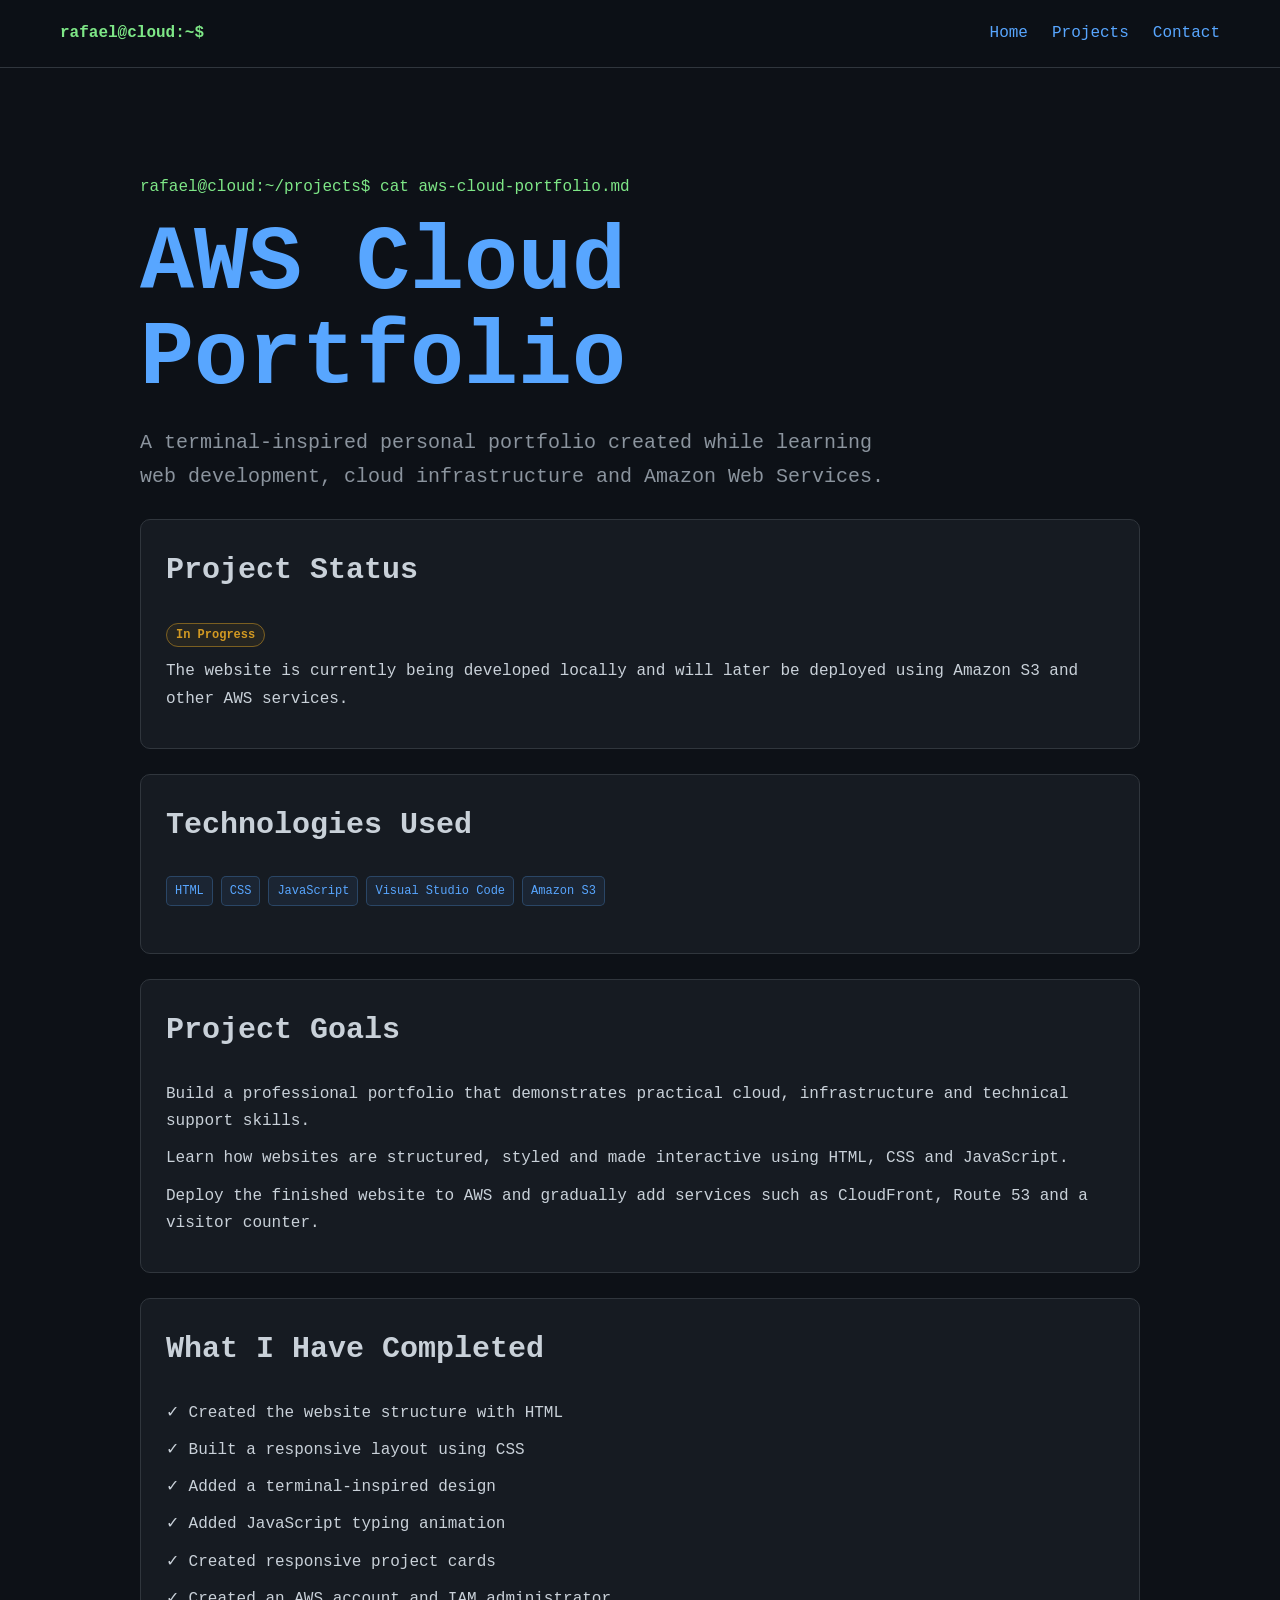
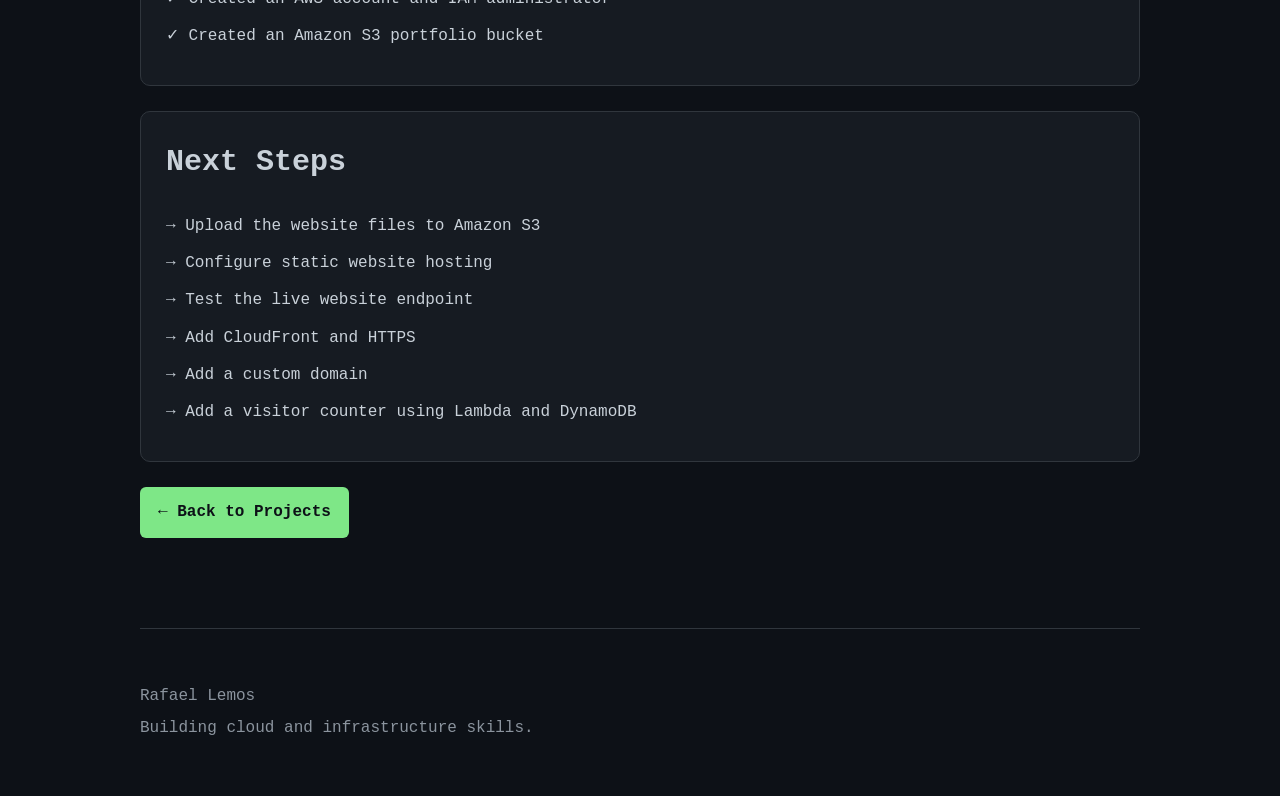
==== projects/aws-portfolio.html @ ac923e9c "Initial cloud portfolio" ====
<!DOCTYPE html>
<html lang="en">

<head>
    <meta charset="UTF-8">

    <meta name="viewport" content="width=device-width, initial-scale=1.0">

    <title>AWS Cloud Portfolio | Rafael Lemos</title>

    <link rel="icon" type="image/x-icon" href="../favicon.ico">
    <link rel="icon" type="image/png" sizes="32x32" href="../favicon-32x32.png">
    <link rel="icon" type="image/png" sizes="16x16" href="../favicon-16x16.png">
    <link rel="apple-touch-icon" sizes="180x180" href="../apple-touch-icon.png">
    <link rel="manifest" href="../site.webmanifest">

    <link rel="stylesheet" href="../style.css">
</head>

<body>

    <header class="site-header">
        <p class="logo">rafael@cloud:~$</p>

        <nav>
            <a href="../index.html">Home</a>
            <a href="../index.html#projects">Projects</a>
            <a href="../index.html#contact">Contact</a>
        </nav>
    </header>

    <main>

        <section class="project-page">

            <p class="terminal-command">
                rafael@cloud:~/projects$ cat aws-cloud-portfolio.md
            </p>

            <h1>AWS Cloud Portfolio</h1>

            <p class="hero-text">
                A terminal-inspired personal portfolio created while learning
                web development, cloud infrastructure and Amazon Web Services.
            </p>

            <div class="journey-box">
                <h2>Project Status</h2>

                <p>
                    <span class="status-badge status-progress">
                        In Progress
                    </span>
                </p>

                <p>
                    The website is currently being developed locally and will
                    later be deployed using Amazon S3 and other AWS services.
                </p>
            </div>

            <div class="journey-box">
                <h2>Technologies Used</h2>

                <div class="tech-list">
                    <span>HTML</span>
                    <span>CSS</span>
                    <span>JavaScript</span>
                    <span>Visual Studio Code</span>
                    <span>Amazon S3</span>
                </div>
            </div>

            <div class="journey-box">
                <h2>Project Goals</h2>

                <p>
                    Build a professional portfolio that demonstrates practical
                    cloud, infrastructure and technical support skills.
                </p>

                <p>
                    Learn how websites are structured, styled and made
                    interactive using HTML, CSS and JavaScript.
                </p>

                <p>
                    Deploy the finished website to AWS and gradually add
                    services such as CloudFront, Route 53 and a visitor counter.
                </p>
            </div>

            <div class="journey-box">
                <h2>What I Have Completed</h2>

                <p>✓ Created the website structure with HTML</p>
                <p>✓ Built a responsive layout using CSS</p>
                <p>✓ Added a terminal-inspired design</p>
                <p>✓ Added JavaScript typing animation</p>
                <p>✓ Created responsive project cards</p>
                <p>✓ Created an AWS account and IAM administrator</p>
                <p>✓ Created an Amazon S3 portfolio bucket</p>
            </div>

            <div class="journey-box">
                <h2>Next Steps</h2>

                <p>→ Upload the website files to Amazon S3</p>
                <p>→ Configure static website hosting</p>
                <p>→ Test the live website endpoint</p>
                <p>→ Add CloudFront and HTTPS</p>
                <p>→ Add a custom domain</p>
                <p>→ Add a visitor counter using Lambda and DynamoDB</p>
            </div>

            <div class="hero-buttons">
                <a class="primary-button" href="../index.html#projects">
                    ← Back to Projects
                </a>
            </div>

        </section>

    </main>

    <footer>
        <p>Rafael Lemos</p>
        <p>Building cloud and infrastructure skills.</p>
    </footer>

</body>

</html>
---- style.css ----
:root {
    --background: #0d1117;
    --surface: #161b22;
    --surface-light: #21262d;
    --text: #c9d1d9;
    --muted: #8b949e;
    --blue: #58a6ff;
    --green: #7ee787;
    --yellow: #d29922;
    --red: #ff7b72;
    --border: #30363d;
}

* {
    box-sizing: border-box;
}

html {
    scroll-behavior: smooth;
}

body {
    margin: 0;
    background-color: var(--background);
    color: var(--text);
    font-family: Consolas, "Courier New", monospace;
    line-height: 1.7;
}

a {
    color: var(--blue);
    text-decoration: none;
}

a:hover {
    text-decoration: underline;
}

/* Header and navigation */

.site-header {
    position: sticky;
    top: 0;
    z-index: 10;
    display: flex;
    justify-content: space-between;
    align-items: center;
    gap: 30px;
    padding: 20px 60px;
    background-color: rgba(13, 17, 23, 0.95);
    border-bottom: 1px solid var(--border);
    backdrop-filter: blur(10px);
}

.logo {
    margin: 0;
    color: var(--green);
    font-weight: bold;
}

nav {
    display: flex;
    flex-wrap: wrap;
    gap: 24px;
}

/* Main page layout */

main,
footer {
    width: min(1000px, calc(100% - 40px));
    margin: 0 auto;
}

section {
    padding: 90px 0;
    border-bottom: 1px solid var(--border);
}

.hero {
    min-height: auto;
    display: flex;
    flex-direction: column;
    justify-content: center;
    padding: 80px 0;
}

/* Typography */

.terminal-command {
    color: var(--green);
}

h1 {
    margin: 10px 0;
    color: var(--blue);
    font-size: clamp(50px, 9vw, 90px);
    line-height: 1.05;
}

h2 {
    margin-top: 0;
    font-size: 30px;
}

h3 {
    margin-top: 0;
}

.hero-text {
    max-width: 750px;
    color: var(--muted);
    font-size: 20px;
}

/* Buttons */

.hero-buttons {
    display: flex;
    flex-wrap: wrap;
    gap: 15px;
    margin-top: 25px;
}

.primary-button,
.secondary-button {
    display: inline-block;
    padding: 12px 18px;
    border-radius: 6px;
    font-weight: bold;
}

.primary-button,
.secondary-button,
.project-card,
.skill-list span {
    transition:
        transform 0.2s ease,
        border-color 0.2s ease,
        background-color 0.2s ease,
        box-shadow 0.2s ease;
}

.primary-button {
    background-color: var(--green);
    color: var(--background);
}

.primary-button:hover {
    transform: translateY(-2px);
    text-decoration: none;
    box-shadow: 0 8px 22px rgba(126, 231, 135, 0.18);
}

.secondary-button {
    color: var(--blue);
    border: 1px solid var(--blue);
}

.secondary-button:hover {
    transform: translateY(-2px);
    background-color: rgba(88, 166, 255, 0.08);
    text-decoration: none;
}

/* Skill tags */

.skill-list {
    display: flex;
    flex-wrap: wrap;
    gap: 12px;
}

.skill-list span {
    padding: 8px 12px;
    background-color: var(--surface);
    border: 1px solid var(--border);
    border-radius: 6px;
}

.skill-list span:hover {
    transform: translateY(-2px);
    border-color: var(--green);
}

/* Project cards */

.project-grid {
    display: grid;
    grid-template-columns: repeat(3, 1fr);
    gap: 20px;
}

.project-card {
    display: flex;
    flex-direction: column;
    padding: 24px;
    background-color: var(--surface);
    border: 1px solid var(--border);
    border-radius: 10px;
}

.project-card:hover {
    transform: translateY(-4px);
    border-color: var(--blue);
    box-shadow: 0 12px 30px rgba(0, 0, 0, 0.25);
}

.project-card-header {
    display: flex;
    justify-content: space-between;
    align-items: center;
    gap: 16px;
    margin-bottom: 20px;
}

.project-icon {
    margin: 0;
    color: var(--blue);
    font-size: 28px;
    line-height: 1;
}

.status-badge {
    padding: 4px 9px;
    border: 1px solid var(--border);
    border-radius: 999px;
    font-size: 12px;
    font-weight: bold;
}

.status-progress {
    color: var(--yellow);
    border-color: rgba(210, 153, 34, 0.5);
    background-color: rgba(210, 153, 34, 0.08);
}

.status-complete {
    color: var(--green);
    border-color: rgba(126, 231, 135, 0.5);
    background-color: rgba(126, 231, 135, 0.08);
}

.project-description {
    flex-grow: 1;
    color: var(--muted);
}

.tech-list {
    display: flex;
    flex-wrap: wrap;
    gap: 8px;
    margin: 18px 0 22px;
}

.tech-list span {
    padding: 4px 8px;
    color: var(--blue);
    background-color: rgba(88, 166, 255, 0.08);
    border: 1px solid rgba(88, 166, 255, 0.25);
    border-radius: 5px;
    font-size: 12px;
}

.project-link {
    margin: auto 0 0;
    color: var(--blue);
    font-weight: bold;
}

.disabled-link {
    color: var(--muted);
}

/* Learning journey */

.journey-box {
    background-color: var(--surface);
    border: 1px solid var(--border);
    border-radius: 10px;
    padding: 25px;
    margin-top: 25px;
}

.journey-box p {
    margin: 10px 0;
}

.journey-box hr {
    border: none;
    border-top: 1px solid var(--border);
    margin: 20px 0;
}

/* Typing cursor */

.cursor {
    color: var(--green);
    animation: blink 1s infinite;
}

@keyframes blink {
    0%,
    50% {
        opacity: 1;
    }

    51%,
    100% {
        opacity: 0;
    }
}

/* Terminal hero */

.terminal-window {
    overflow: hidden;
    width: 100%;
    background-color: rgba(22, 27, 34, 0.92);
    border: 1px solid var(--border);
    border-radius: 14px;
    box-shadow: 0 20px 60px rgba(0, 0, 0, 0.35);
}

.terminal-bar {
    display: flex;
    align-items: center;
    gap: 9px;
    padding: 12px 18px;
    background-color: var(--surface-light);
    border-bottom: 1px solid var(--border);
}

.terminal-bar p {
    margin: 0 0 0 10px;
    color: var(--muted);
    font-size: 14px;
}

.terminal-dot {
    width: 12px;
    height: 12px;
    border-radius: 50%;
    background-color: var(--muted);
}

.terminal-dot:nth-child(1) {
    background-color: var(--red);
}

.terminal-dot:nth-child(2) {
    background-color: var(--yellow);
}

.terminal-dot:nth-child(3) {
    background-color: var(--green);
}

.terminal-content {
    padding: 55px;
}

.current-focus {
    margin-top: 28px;
    color: var(--text);
}

.current-focus p {
    margin: 7px 0;
}

.current-focus span {
    color: var(--green);
}

/* Footer */

footer {
    padding: 50px 0;
    color: var(--muted);
}

footer p {
    margin: 4px 0;
}

/* Responsive design */

@media (max-width: 750px) {
    .site-header {
        align-items: flex-start;
        flex-direction: column;
        padding: 20px;
    }

    nav {
        gap: 14px;
    }

    section {
        padding: 60px 0;
    }

    h1 {
        font-size: clamp(42px, 14vw, 64px);
    }

    .project-grid {
        grid-template-columns: 1fr;
    }

    .terminal-content {
        padding: 30px 22px;
    }

    .terminal-bar p {
        display: none;
    }
}
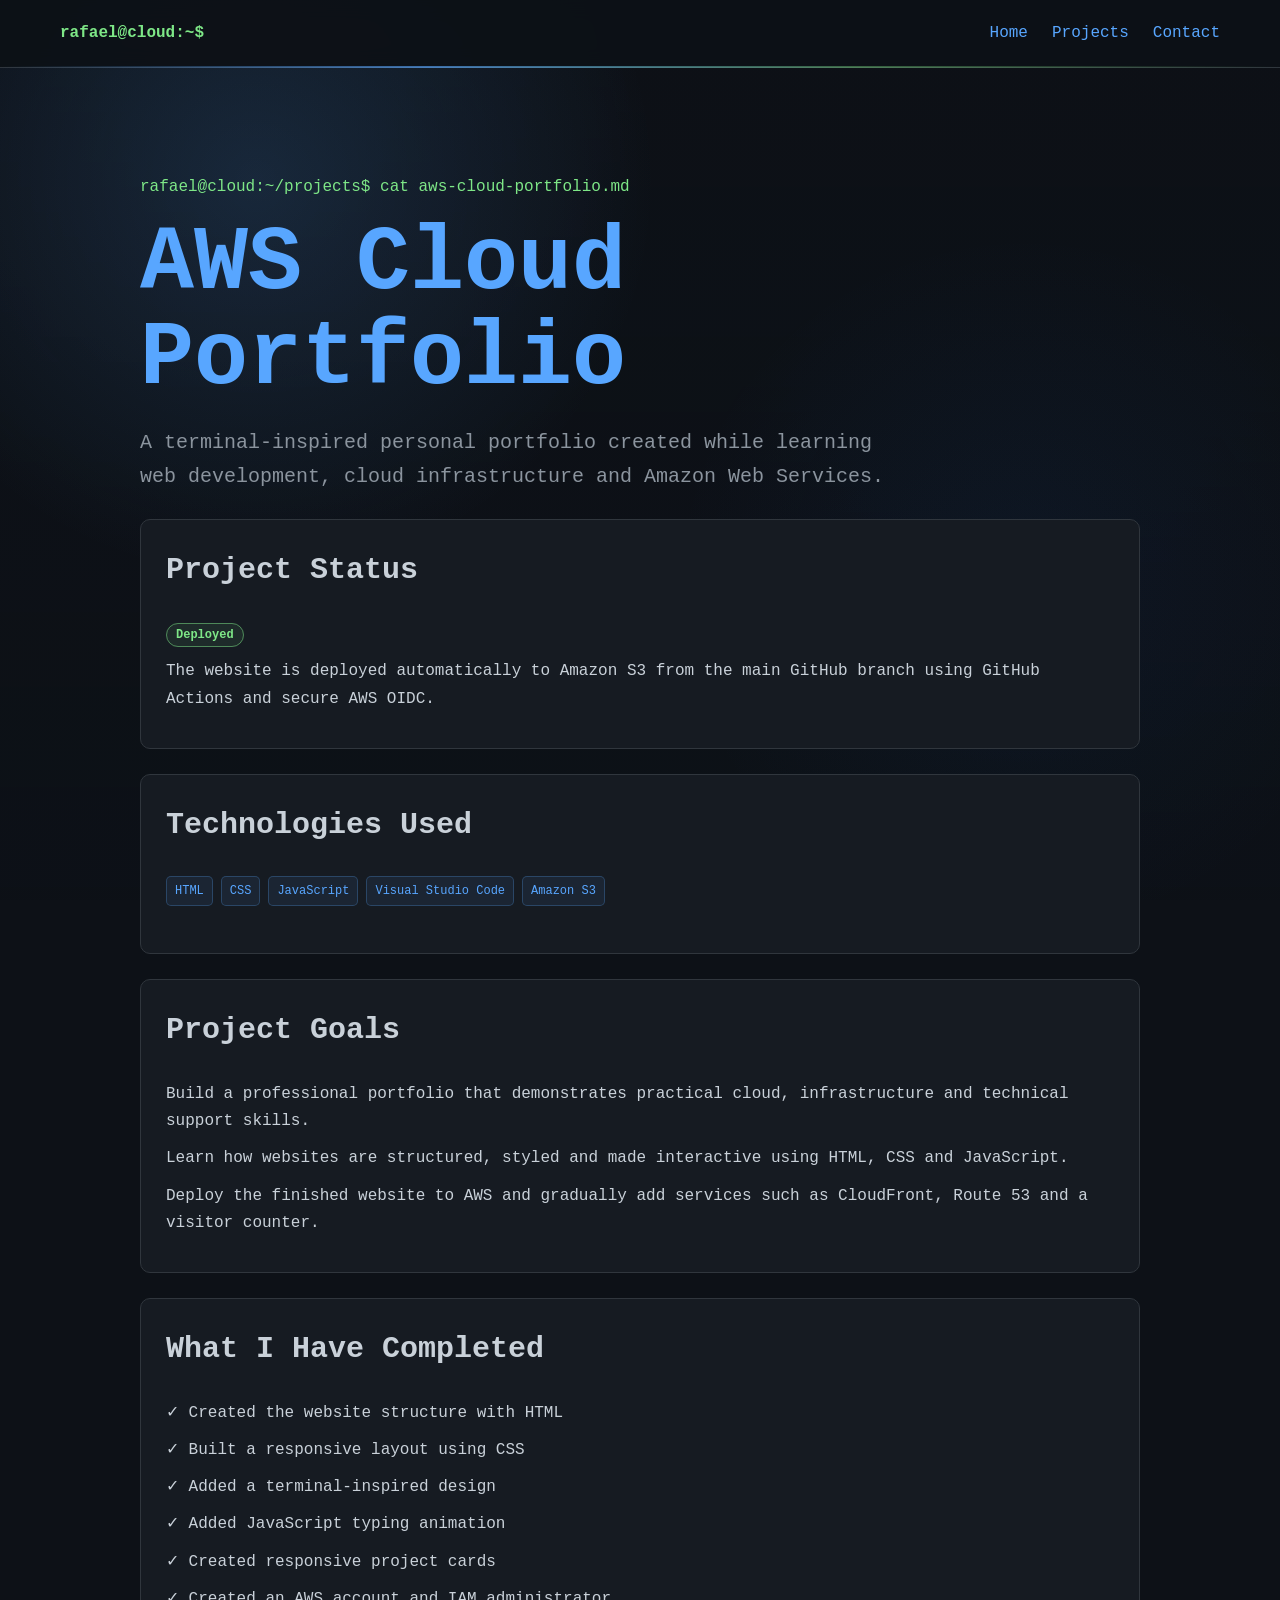
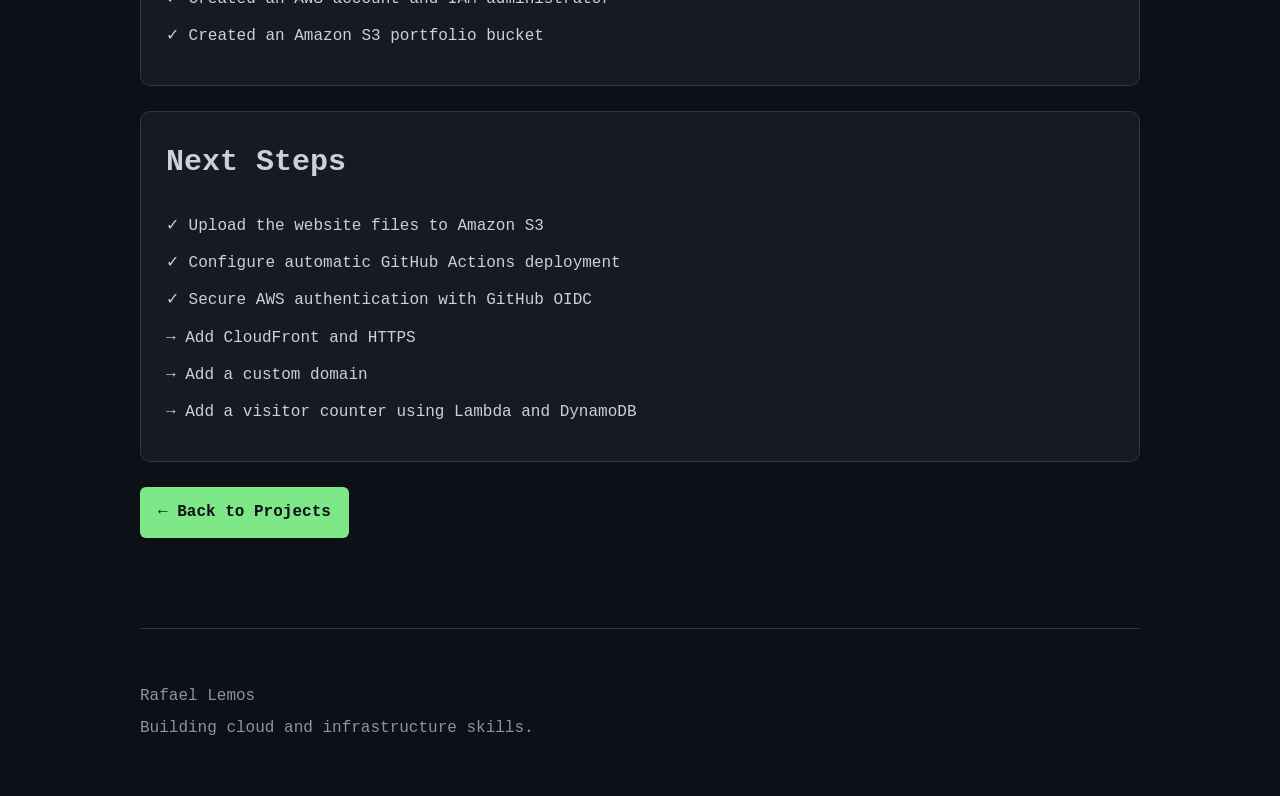
==== commit 57d792cf: "Finalize automatic S3 deployment" ====
--- a/projects/aws-portfolio.html
+++ b/projects/aws-portfolio.html
@@ -48,14 +48,14 @@
                 <h2>Project Status</h2>
 
                 <p>
-                    <span class="status-badge status-progress">
-                        In Progress
+                    <span class="status-badge status-complete">
+                        Deployed
                     </span>
                 </p>
 
                 <p>
-                    The website is currently being developed locally and will
-                    later be deployed using Amazon S3 and other AWS services.
+                    The website is deployed automatically to Amazon S3 from the
+                    main GitHub branch using GitHub Actions and secure AWS OIDC.
                 </p>
             </div>
 
@@ -105,9 +105,9 @@
             <div class="journey-box">
                 <h2>Next Steps</h2>
 
-                <p>→ Upload the website files to Amazon S3</p>
-                <p>→ Configure static website hosting</p>
-                <p>→ Test the live website endpoint</p>
+                <p>✓ Upload the website files to Amazon S3</p>
+                <p>✓ Configure automatic GitHub Actions deployment</p>
+                <p>✓ Secure AWS authentication with GitHub OIDC</p>
                 <p>→ Add CloudFront and HTTPS</p>
                 <p>→ Add a custom domain</p>
                 <p>→ Add a visitor counter using Lambda and DynamoDB</p>
@@ -130,4 +130,4 @@
 
 </body>
 
-</html>+</html>
--- a/style.css
+++ b/style.css
@@ -21,10 +21,65 @@
 
 body {
     margin: 0;
+    min-height: 100vh;
+    position: relative;
+    overflow-x: hidden;
+
     background-color: var(--background);
     color: var(--text);
     font-family: Consolas, "Courier New", monospace;
     line-height: 1.7;
+}
+
+body::before {
+    content: "";
+    position: fixed;
+    inset: 0;
+    z-index: -2;
+    pointer-events: none;
+
+    background:
+        radial-gradient(
+            circle at 20% 20%,
+            rgba(88, 166, 255, 0.12),
+            transparent 32%
+        ),
+        radial-gradient(
+            circle at 80% 65%,
+            rgba(31, 111, 235, 0.07),
+            transparent 30%
+        );
+}
+
+body::after {
+    content: "";
+    position: fixed;
+    inset: 0;
+    z-index: -1;
+    pointer-events: none;
+
+    background:
+        radial-gradient(circle at 20% 20%,
+            rgba(88, 166, 255, 0.14),
+            transparent 32%),
+        radial-gradient(circle at 80% 65%,
+            rgba(31, 111, 235, 0.06),
+            transparent 30%),
+        linear-gradient(rgba(13, 17, 23, 0.82),
+            rgba(13, 17, 23, 0.96));
+
+    animation: glow-shift 10s ease-in-out infinite alternate;
+}
+
+/* Animated cloud network background */
+
+#network-background {
+    position: fixed;
+    inset: 0;
+    width: 100%;
+    height: 100%;
+    z-index: -3;
+    pointer-events: none;
 }
 
 a {
@@ -52,6 +107,24 @@
     backdrop-filter: blur(10px);
 }
 
+.site-header::after {
+    content: "";
+    position: absolute;
+    left: 0;
+    bottom: -1px;
+    width: 100%;
+    height: 2px;
+
+    background: linear-gradient(90deg,
+            transparent,
+            rgba(88, 166, 255, 0.8),
+            rgba(126, 231, 135, 0.5),
+            transparent);
+
+    opacity: 0.8;
+    pointer-events: none;
+}
+
 .logo {
     margin: 0;
     color: var(--green);
@@ -83,6 +156,132 @@
     flex-direction: column;
     justify-content: center;
     padding: 80px 0;
+}
+
+/* Cloud status dashboard */
+
+.cloud-status {
+    padding-top: 30px;
+}
+
+.status-header {
+    display: flex;
+    justify-content: space-between;
+    align-items: flex-end;
+    gap: 20px;
+    margin-bottom: 25px;
+}
+
+.status-header h2 {
+    margin-bottom: 0;
+}
+
+.online-status {
+    display: inline-flex;
+    align-items: center;
+    gap: 8px;
+    padding: 7px 12px;
+    color: var(--green);
+    background-color: rgba(126, 231, 135, 0.08);
+    border: 1px solid rgba(126, 231, 135, 0.35);
+    border-radius: 999px;
+    font-size: 13px;
+    font-weight: bold;
+    text-transform: uppercase;
+}
+
+.online-dot {
+    width: 9px;
+    height: 9px;
+    background-color: var(--green);
+    border-radius: 50%;
+    box-shadow: 0 0 12px rgba(126, 231, 135, 0.8);
+    animation: status-pulse 2s infinite;
+}
+
+.status-in-progress {
+    color: var(--yellow);
+    background-color: rgba(210, 153, 34, 0.08);
+    border-color: rgba(210, 153, 34, 0.35);
+}
+
+.status-in-progress .online-dot {
+    background-color: var(--yellow);
+    box-shadow: 0 0 12px rgba(210, 153, 34, 0.8);
+}
+
+.status-grid {
+    display: grid;
+    grid-template-columns: repeat(4, 1fr);
+    gap: 16px;
+}
+
+.status-card {
+    position: relative;
+    overflow: hidden;
+    padding: 22px;
+    background: rgba(22, 27, 34, 0.88);
+    border: 1px solid var(--border);
+    border-radius: 10px;
+    backdrop-filter: blur(6px);
+    transition:
+        transform 0.2s ease,
+        border-color 0.2s ease,
+        box-shadow 0.2s ease;
+}
+
+.status-card::before {
+    content: "";
+    position: absolute;
+    top: 0;
+    left: 0;
+    width: 100%;
+    height: 2px;
+    background: linear-gradient(90deg,
+            var(--blue),
+            var(--green));
+    opacity: 0.65;
+}
+
+.status-card:hover {
+    transform: translateY(-3px);
+    border-color: rgba(88, 166, 255, 0.65);
+    box-shadow: 0 12px 30px rgba(0, 0, 0, 0.28);
+}
+
+.status-label {
+    display: block;
+    margin-bottom: 8px;
+    color: var(--muted);
+    font-size: 12px;
+    text-transform: uppercase;
+    letter-spacing: 0.08em;
+}
+
+.status-card strong {
+    display: block;
+    color: var(--blue);
+    font-size: 18px;
+}
+
+.status-card small {
+    display: block;
+    margin-top: 5px;
+    color: var(--muted);
+}
+
+@keyframes status-pulse {
+
+    0%,
+    100% {
+        opacity: 1;
+        transform: scale(1);
+    }
+
+    50% {
+        opacity: 0.55;
+        transform: scale(0.8);
+    }
 }
 
 /* Typography */
@@ -300,6 +499,7 @@
 }
 
 @keyframes blink {
+
     0%,
     50% {
         opacity: 1;
@@ -319,7 +519,12 @@
     background-color: rgba(22, 27, 34, 0.92);
     border: 1px solid var(--border);
     border-radius: 14px;
-    box-shadow: 0 20px 60px rgba(0, 0, 0, 0.35);
+
+    box-shadow:
+        0 20px 60px rgba(0, 0, 0, 0.45),
+        0 0 35px rgba(88, 166, 255, 0.08);
+
+    backdrop-filter: blur(4px);
 }
 
 .terminal-bar {
@@ -416,4 +621,41 @@
     .terminal-bar p {
         display: none;
     }
-}+
+    .status-header {
+        flex-direction: column;
+        align-items: flex-start;
+    }
+
+    .status-grid {
+        grid-template-columns: 1fr;
+    }
+}
+
+
+
+@keyframes glow-shift {
+    from {
+        opacity: 0.75;
+        transform: scale(1);
+    }
+
+    to {
+        opacity: 1;
+        transform: scale(1.05);
+    }
+}
+
+@media (prefers-reduced-motion: reduce) {
+
+    body::before,
+    body::after,
+    .online-dot,
+    .cursor {
+        animation: none;
+    }
+
+    html {
+        scroll-behavior: auto;
+    }
+}
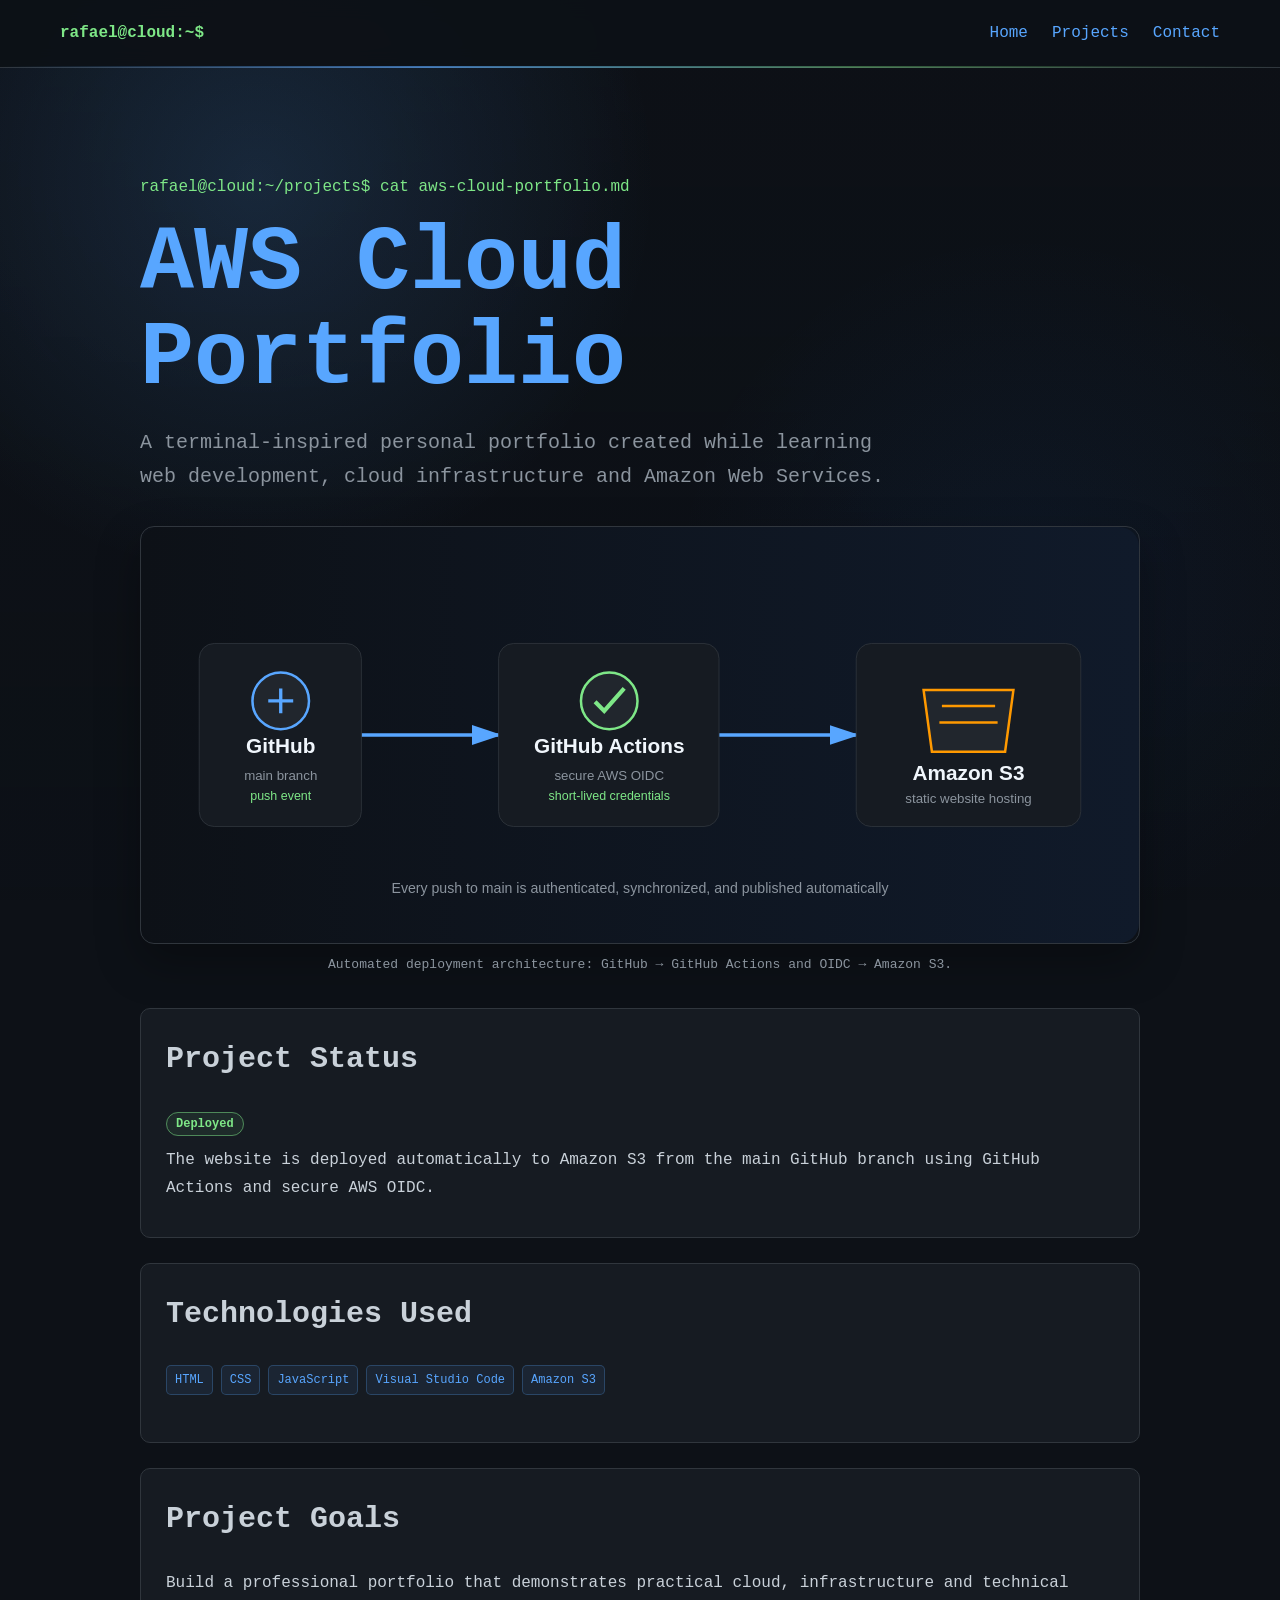
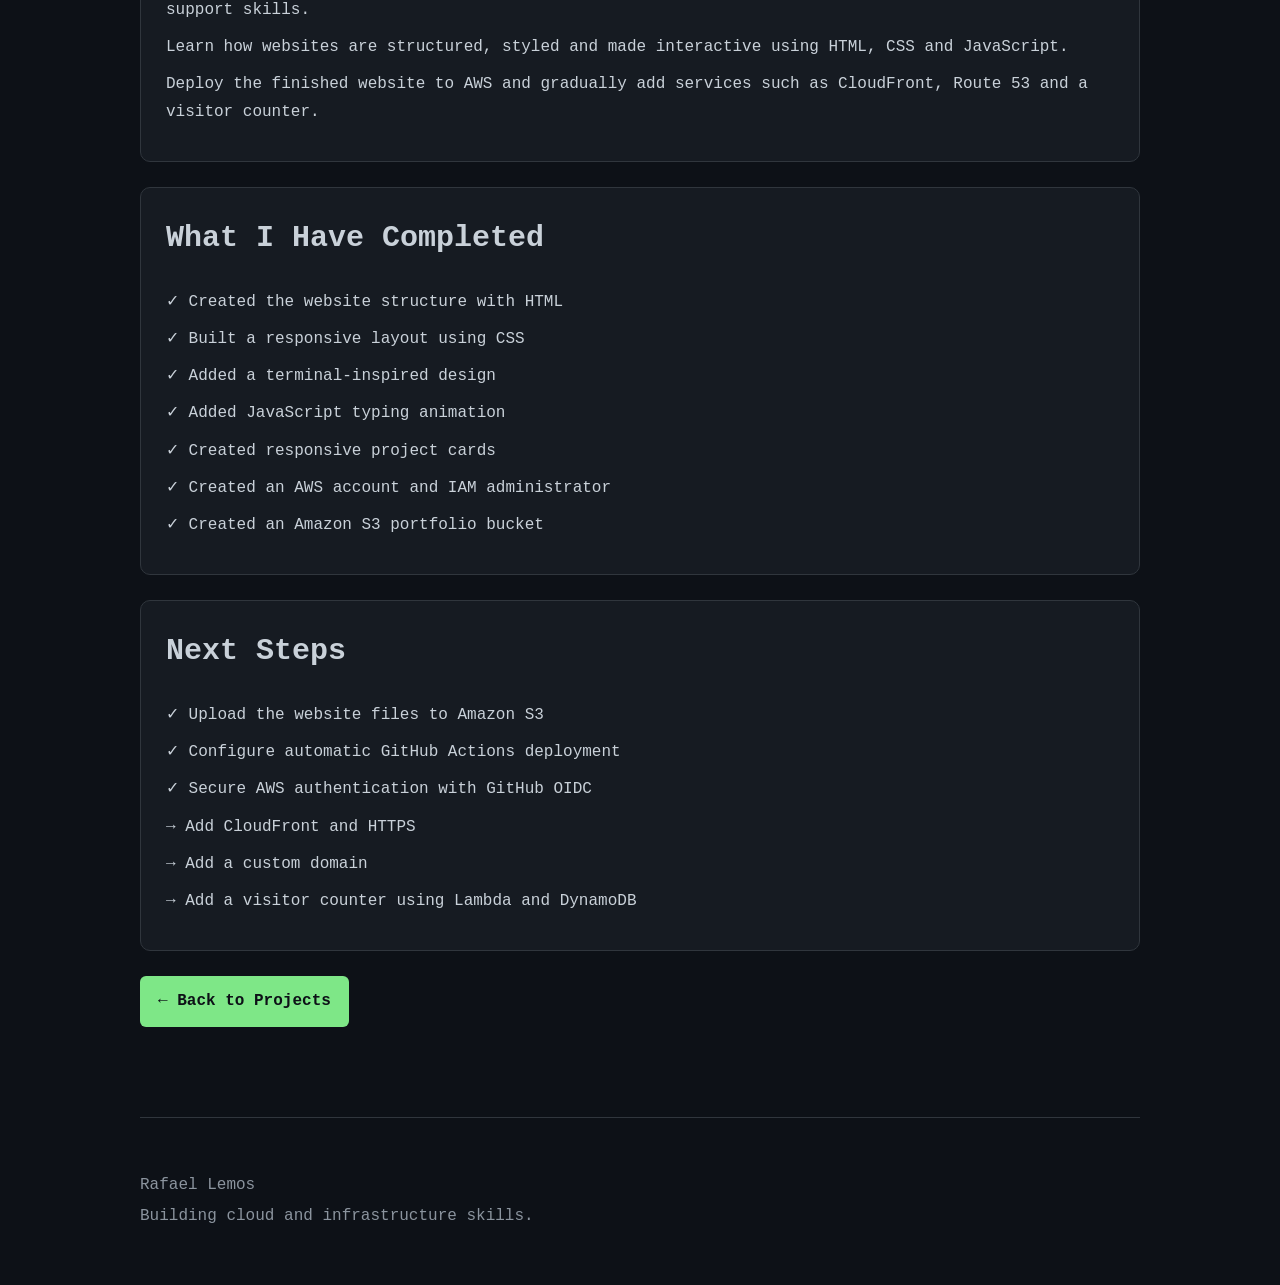
==== commit 69c6c76b: "Polish portfolio and add professional resume" ====
--- a/projects/aws-portfolio.html
+++ b/projects/aws-portfolio.html
@@ -43,6 +43,11 @@
                 A terminal-inspired personal portfolio created while learning
                 web development, cloud infrastructure and Amazon Web Services.
             </p>
+
+            <figure class="project-visual">
+                <img src="../images/projects/aws-deployment.svg" alt="GitHub Actions deployment flow from the repository through secure AWS OIDC authentication to an Amazon S3 website">
+                <figcaption>Automated deployment architecture: GitHub → GitHub Actions and OIDC → Amazon S3.</figcaption>
+            </figure>
 
             <div class="journey-box">
                 <h2>Project Status</h2>
--- a/style.css
+++ b/style.css
@@ -382,6 +382,152 @@
     border-color: var(--green);
 }
 
+.skill-categories {
+    display: grid;
+    grid-template-columns: repeat(2, minmax(0, 1fr));
+    gap: 18px;
+}
+
+.skill-category,
+.education-card,
+.highlight-grid article {
+    padding: 22px;
+    background: rgba(22, 27, 34, 0.88);
+    border: 1px solid var(--border);
+    border-radius: 10px;
+}
+
+.skill-category h3 {
+    margin-top: 0;
+    color: var(--blue);
+}
+
+/* Portfolio highlights and education */
+
+.highlight-grid,
+.education-grid {
+    display: grid;
+    grid-template-columns: repeat(4, minmax(0, 1fr));
+    gap: 16px;
+}
+
+.highlight-grid article {
+    display: flex;
+    min-height: 130px;
+    flex-direction: column;
+    justify-content: center;
+    text-align: center;
+}
+
+.highlight-grid strong {
+    color: var(--green);
+    font-size: clamp(28px, 4vw, 42px);
+    line-height: 1.1;
+}
+
+.highlight-grid span {
+    margin-top: 9px;
+    color: var(--muted);
+    font-size: 13px;
+}
+
+.education-grid {
+    grid-template-columns: repeat(3, minmax(0, 1fr));
+}
+
+.education-card h3 {
+    margin: 9px 0;
+    color: var(--text);
+}
+
+.education-card p {
+    color: var(--muted);
+}
+
+.education-card small,
+.education-year {
+    color: var(--green);
+}
+
+/* Project controls and visuals */
+
+.project-filters {
+    display: flex;
+    flex-wrap: wrap;
+    gap: 10px;
+    margin: 24px 0;
+}
+
+.filter-button {
+    padding: 8px 14px;
+    color: var(--muted);
+    background: var(--surface);
+    border: 1px solid var(--border);
+    border-radius: 999px;
+    font: inherit;
+    font-size: 13px;
+    cursor: pointer;
+}
+
+.filter-button:hover,
+.filter-button:focus-visible,
+.filter-button.active {
+    color: var(--background);
+    background: var(--green);
+    border-color: var(--green);
+}
+
+.project-card.is-hidden {
+    display: none;
+}
+
+.project-icon {
+    display: grid;
+    width: 46px;
+    height: 46px;
+    margin: 0;
+    place-items: center;
+    color: var(--blue);
+    background: rgba(88, 166, 255, 0.08);
+    border: 1px solid rgba(88, 166, 255, 0.35);
+    border-radius: 10px;
+    font-size: 11px;
+    font-weight: bold;
+    letter-spacing: 0.05em;
+}
+
+.project-visual {
+    margin: 32px 0;
+}
+
+.project-visual img {
+    display: block;
+    width: 100%;
+    border: 1px solid var(--border);
+    border-radius: 14px;
+    box-shadow: 0 18px 45px rgba(0, 0, 0, 0.3);
+}
+
+.project-visual figcaption {
+    margin-top: 10px;
+    color: var(--muted);
+    font-size: 13px;
+    text-align: center;
+}
+
+/* Accessible scroll reveal */
+
+.reveal-ready {
+    opacity: 0;
+    transform: translateY(22px);
+    transition: opacity 0.65s ease, transform 0.65s ease;
+}
+
+.reveal-ready.is-visible {
+    opacity: 1;
+    transform: none;
+}
+
 /* Project cards */
 
 .project-grid {
@@ -416,7 +562,7 @@
 .project-icon {
     margin: 0;
     color: var(--blue);
-    font-size: 28px;
+    font-size: 11px;
     line-height: 1;
 }
 
@@ -614,6 +760,12 @@
         grid-template-columns: 1fr;
     }
 
+    .skill-categories,
+    .education-grid,
+    .highlight-grid {
+        grid-template-columns: 1fr;
+    }
+
     .terminal-content {
         padding: 30px 22px;
     }
@@ -655,6 +807,12 @@
         animation: none;
     }
 
+    .reveal-ready {
+        opacity: 1;
+        transform: none;
+        transition: none;
+    }
+
     html {
         scroll-behavior: auto;
     }
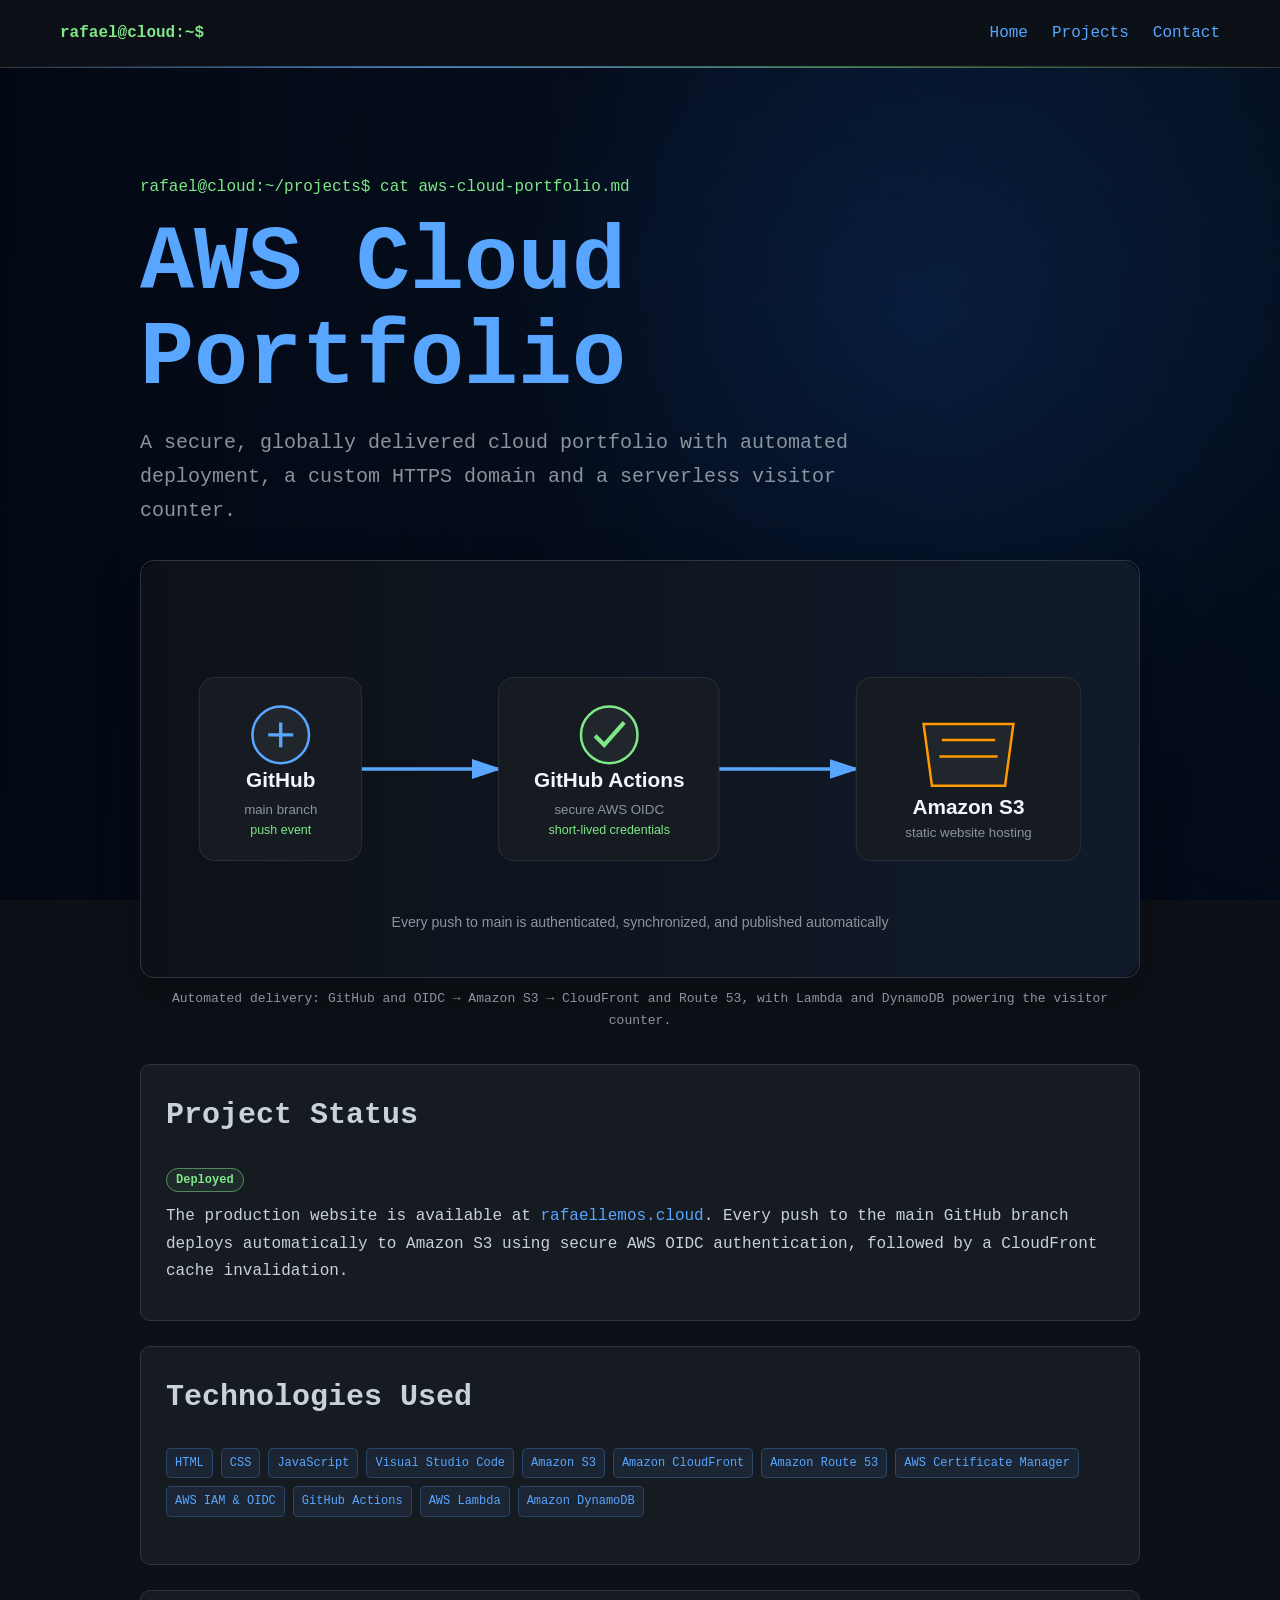
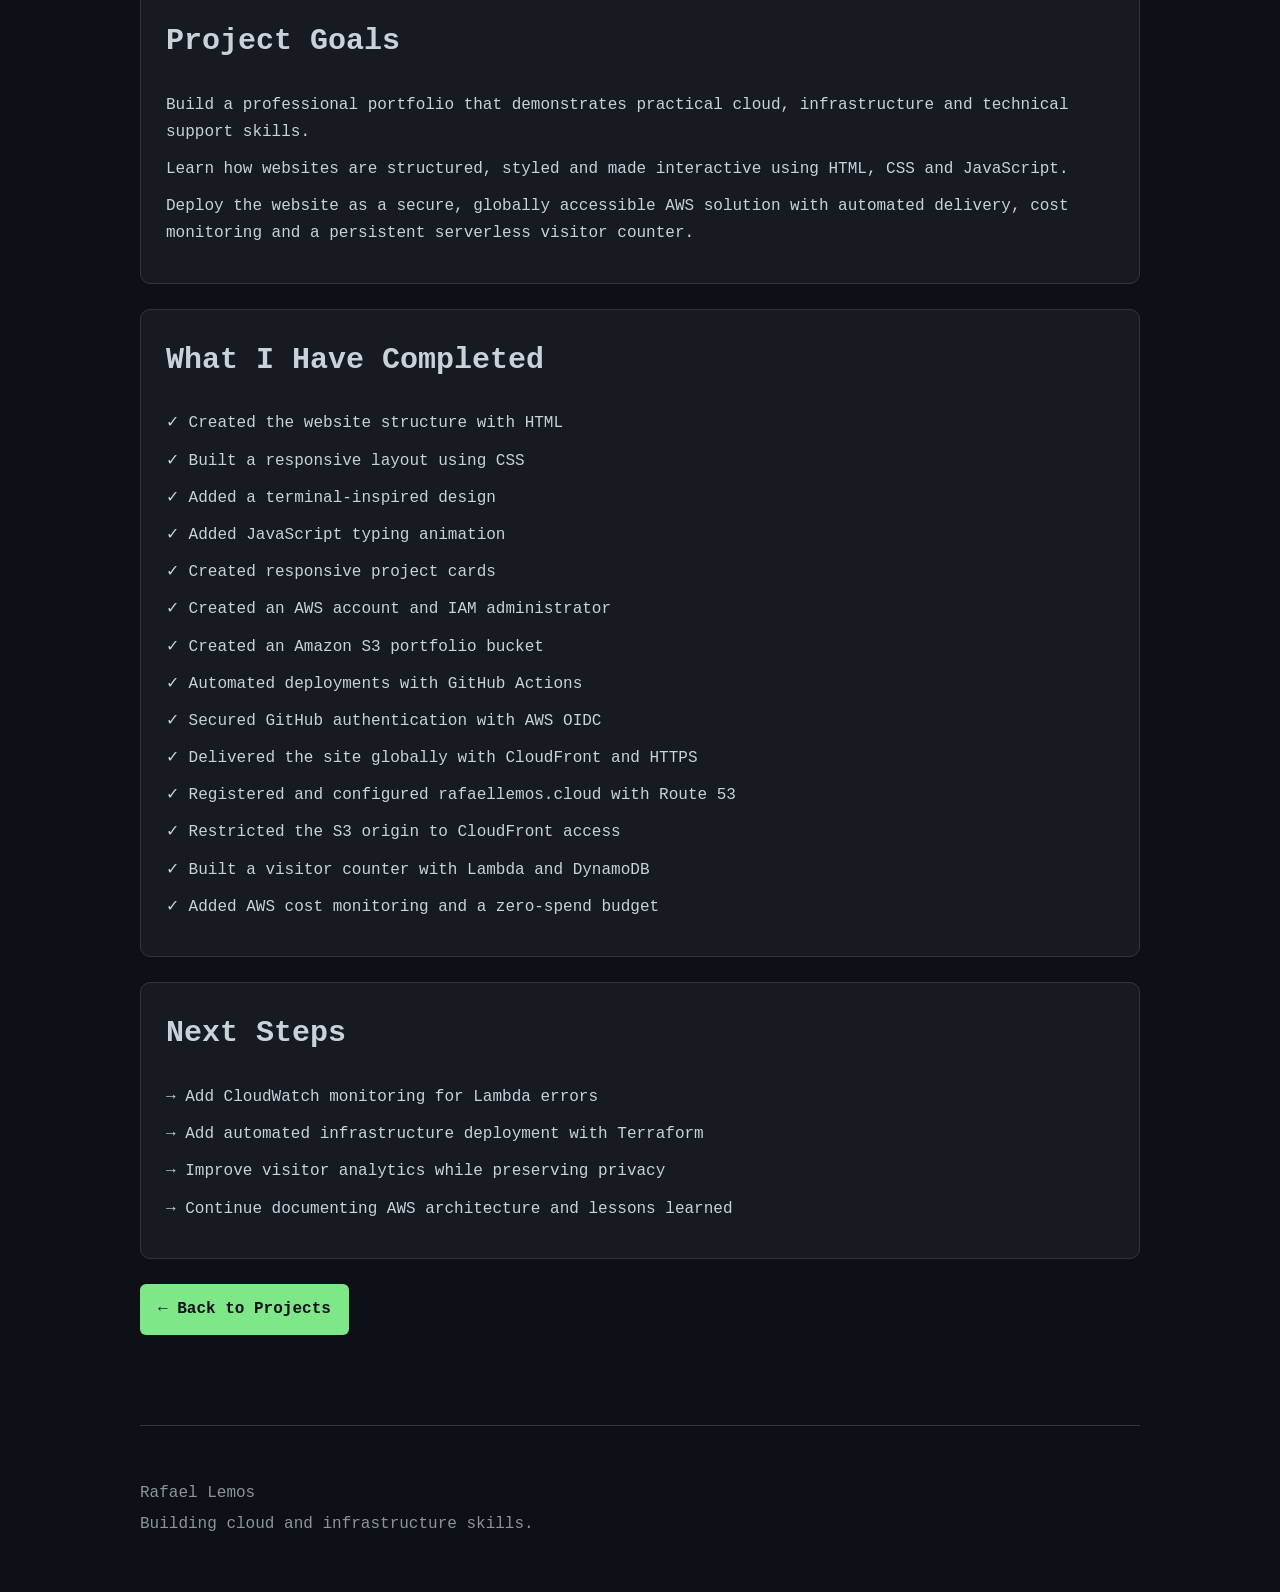
==== commit fa736d79: "Update AWS project to completed architecture" ====
--- a/projects/aws-portfolio.html
+++ b/projects/aws-portfolio.html
@@ -40,13 +40,13 @@
             <h1>AWS Cloud Portfolio</h1>
 
             <p class="hero-text">
-                A terminal-inspired personal portfolio created while learning
-                web development, cloud infrastructure and Amazon Web Services.
+                A secure, globally delivered cloud portfolio with automated
+                deployment, a custom HTTPS domain and a serverless visitor counter.
             </p>
 
             <figure class="project-visual">
-                <img src="../images/projects/aws-deployment.svg" alt="GitHub Actions deployment flow from the repository through secure AWS OIDC authentication to an Amazon S3 website">
-                <figcaption>Automated deployment architecture: GitHub → GitHub Actions and OIDC → Amazon S3.</figcaption>
+                <img src="../images/projects/aws-deployment.svg" alt="GitHub Actions deployment flow from the repository through secure AWS OIDC authentication to the AWS-hosted portfolio">
+                <figcaption>Automated delivery: GitHub and OIDC → Amazon S3 → CloudFront and Route 53, with Lambda and DynamoDB powering the visitor counter.</figcaption>
             </figure>
 
             <div class="journey-box">
@@ -59,8 +59,11 @@
                 </p>
 
                 <p>
-                    The website is deployed automatically to Amazon S3 from the
-                    main GitHub branch using GitHub Actions and secure AWS OIDC.
+                    The production website is available at
+                    <a href="https://rafaellemos.cloud" target="_blank" rel="noopener noreferrer">rafaellemos.cloud</a>.
+                    Every push to the main GitHub branch deploys automatically to
+                    Amazon S3 using secure AWS OIDC authentication, followed by a
+                    CloudFront cache invalidation.
                 </p>
             </div>
 
@@ -73,6 +76,13 @@
                     <span>JavaScript</span>
                     <span>Visual Studio Code</span>
                     <span>Amazon S3</span>
+                    <span>Amazon CloudFront</span>
+                    <span>Amazon Route 53</span>
+                    <span>AWS Certificate Manager</span>
+                    <span>AWS IAM &amp; OIDC</span>
+                    <span>GitHub Actions</span>
+                    <span>AWS Lambda</span>
+                    <span>Amazon DynamoDB</span>
                 </div>
             </div>
 
@@ -90,8 +100,9 @@
                 </p>
 
                 <p>
-                    Deploy the finished website to AWS and gradually add
-                    services such as CloudFront, Route 53 and a visitor counter.
+                    Deploy the website as a secure, globally accessible AWS
+                    solution with automated delivery, cost monitoring and a
+                    persistent serverless visitor counter.
                 </p>
             </div>
 
@@ -105,17 +116,22 @@
                 <p>✓ Created responsive project cards</p>
                 <p>✓ Created an AWS account and IAM administrator</p>
                 <p>✓ Created an Amazon S3 portfolio bucket</p>
+                <p>✓ Automated deployments with GitHub Actions</p>
+                <p>✓ Secured GitHub authentication with AWS OIDC</p>
+                <p>✓ Delivered the site globally with CloudFront and HTTPS</p>
+                <p>✓ Registered and configured rafaellemos.cloud with Route 53</p>
+                <p>✓ Restricted the S3 origin to CloudFront access</p>
+                <p>✓ Built a visitor counter with Lambda and DynamoDB</p>
+                <p>✓ Added AWS cost monitoring and a zero-spend budget</p>
             </div>
 
             <div class="journey-box">
                 <h2>Next Steps</h2>
 
-                <p>✓ Upload the website files to Amazon S3</p>
-                <p>✓ Configure automatic GitHub Actions deployment</p>
-                <p>✓ Secure AWS authentication with GitHub OIDC</p>
-                <p>→ Add CloudFront and HTTPS</p>
-                <p>→ Add a custom domain</p>
-                <p>→ Add a visitor counter using Lambda and DynamoDB</p>
+                <p>→ Add CloudWatch monitoring for Lambda errors</p>
+                <p>→ Add automated infrastructure deployment with Terraform</p>
+                <p>→ Improve visitor analytics while preserving privacy</p>
+                <p>→ Continue documenting AWS architecture and lessons learned</p>
             </div>
 
             <div class="hero-buttons">
--- a/style.css
+++ b/style.css
@@ -35,20 +35,29 @@
     content: "";
     position: fixed;
     inset: 0;
-    z-index: -2;
+    z-index: -3;
     pointer-events: none;
 
     background:
-        radial-gradient(
-            circle at 20% 20%,
-            rgba(88, 166, 255, 0.12),
-            transparent 32%
-        ),
-        radial-gradient(
-            circle at 80% 65%,
-            rgba(31, 111, 235, 0.07),
-            transparent 30%
-        );
+        radial-gradient(circle at 72% 35%,
+            rgba(25, 104, 210, 0.16),
+            transparent 42%),
+        linear-gradient(90deg,
+            #030914 0%,
+            #061124 48%,
+            #07152b 100%);
+}
+
+.home-page::before {
+    background-image:
+        linear-gradient(90deg,
+            rgba(3, 9, 20, 0.42) 0%,
+            rgba(3, 9, 20, 0.08) 54%,
+            rgba(3, 9, 20, 0.16) 100%),
+        url("images/social-preview.png");
+    background-position: center;
+    background-repeat: no-repeat;
+    background-size: cover;
 }
 
 body::after {
@@ -59,14 +68,17 @@
     pointer-events: none;
 
     background:
-        radial-gradient(circle at 20% 20%,
-            rgba(88, 166, 255, 0.14),
-            transparent 32%),
-        radial-gradient(circle at 80% 65%,
-            rgba(31, 111, 235, 0.06),
-            transparent 30%),
-        linear-gradient(rgba(13, 17, 23, 0.82),
-            rgba(13, 17, 23, 0.96));
+        radial-gradient(circle at 72% 35%,
+            rgba(30, 116, 255, 0.09),
+            transparent 38%),
+        linear-gradient(90deg,
+            rgba(3, 9, 20, 0.96) 0%,
+            rgba(5, 12, 25, 0.9) 27%,
+            rgba(5, 13, 28, 0.42) 55%,
+            rgba(3, 10, 22, 0.18) 100%),
+        linear-gradient(180deg,
+            rgba(3, 8, 18, 0.16),
+            rgba(3, 8, 18, 0.72));
 
     animation: glow-shift 10s ease-in-out infinite alternate;
 }
@@ -78,8 +90,9 @@
     inset: 0;
     width: 100%;
     height: 100%;
-    z-index: -3;
+    z-index: -2;
     pointer-events: none;
+    opacity: 0.88;
 }
 
 a {
@@ -135,6 +148,44 @@
     display: flex;
     flex-wrap: wrap;
     gap: 24px;
+}
+
+.menu-toggle {
+    display: none;
+    width: 46px;
+    height: 42px;
+    padding: 10px;
+    align-items: center;
+    justify-content: center;
+    flex-direction: column;
+    gap: 5px;
+    background: rgba(88, 166, 255, 0.08);
+    border: 1px solid rgba(88, 166, 255, 0.42);
+    border-radius: 8px;
+    cursor: pointer;
+}
+
+.menu-toggle span {
+    display: block;
+    width: 100%;
+    height: 2px;
+    margin: 0;
+    flex: 0 0 2px;
+    background: var(--blue);
+    border-radius: 2px;
+    transition: transform 0.25s ease, opacity 0.2s ease;
+}
+
+.menu-toggle[aria-expanded="true"] span:nth-child(1) {
+    transform: translateY(7px) rotate(45deg);
+}
+
+.menu-toggle[aria-expanded="true"] span:nth-child(2) {
+    opacity: 0;
+}
+
+.menu-toggle[aria-expanded="true"] span:nth-child(3) {
+    transform: translateY(-7px) rotate(-45deg);
 }
 
 /* Main page layout */
@@ -631,6 +682,80 @@
     margin: 10px 0;
 }
 
+.journey-list {
+    display: grid;
+    gap: 9px;
+    margin: 18px 0;
+}
+
+.journey-box .journey-item {
+    display: grid;
+    grid-template-columns: 48px minmax(0, 1fr) 28px;
+    align-items: center;
+    gap: 13px;
+    margin: 0;
+    padding: 10px 12px;
+    background: rgba(13, 17, 23, 0.5);
+    border: 1px solid rgba(48, 54, 61, 0.85);
+    border-radius: 8px;
+}
+
+.journey-icon {
+    display: grid;
+    width: 42px;
+    height: 30px;
+    place-items: center;
+    color: var(--blue);
+    background: rgba(88, 166, 255, 0.1);
+    border: 1px solid rgba(88, 166, 255, 0.42);
+    border-radius: 6px;
+    font-size: 10px;
+    font-weight: 700;
+    letter-spacing: 0.04em;
+    box-shadow: inset 0 -3px rgba(88, 166, 255, 0.08);
+}
+
+.journey-icon.aws {
+    color: #ffb84d;
+    background: rgba(255, 153, 0, 0.09);
+    border-color: rgba(255, 153, 0, 0.48);
+    box-shadow: inset 0 -3px rgba(255, 153, 0, 0.08);
+}
+
+.status-mark {
+    display: grid;
+    width: 25px;
+    height: 25px;
+    place-items: center;
+    border-radius: 50%;
+    font-weight: 700;
+}
+
+.journey-item.complete .status-mark {
+    color: #07120a;
+    background: var(--green);
+    box-shadow: 0 0 13px rgba(126, 231, 135, 0.36);
+}
+
+.journey-item.active {
+    border-color: rgba(255, 184, 77, 0.55);
+}
+
+.journey-item.active .status-mark {
+    color: #ffb84d;
+    background: rgba(255, 153, 0, 0.12);
+    animation: status-pulse 1.8s ease-in-out infinite;
+}
+
+.journey-item.pending {
+    opacity: 0.65;
+}
+
+.journey-item.pending .status-mark {
+    color: var(--muted);
+    border: 1px solid var(--border);
+}
+
 .journey-box hr {
     border: none;
     border-top: 1px solid var(--border);
@@ -739,13 +864,47 @@
 
 @media (max-width: 750px) {
     .site-header {
-        align-items: flex-start;
-        flex-direction: column;
-        padding: 20px;
-    }
-
-    nav {
-        gap: 14px;
+        position: relative;
+        align-items: center;
+        flex-direction: row;
+        padding: 16px 20px;
+    }
+
+    .menu-toggle {
+        display: flex;
+        margin-left: auto;
+    }
+
+    #primary-navigation {
+        position: absolute;
+        top: calc(100% + 1px);
+        left: 0;
+        right: 0;
+        display: grid;
+        gap: 0;
+        padding: 10px 20px 18px;
+        background: rgba(13, 17, 23, 0.98);
+        border-bottom: 1px solid var(--border);
+        box-shadow: 0 18px 35px rgba(0, 0, 0, 0.35);
+        opacity: 0;
+        visibility: hidden;
+        transform: translateY(-8px);
+        transition: opacity 0.2s ease, transform 0.2s ease, visibility 0.2s;
+    }
+
+    #primary-navigation.is-open {
+        opacity: 1;
+        visibility: visible;
+        transform: translateY(0);
+    }
+
+    #primary-navigation a {
+        padding: 12px 4px;
+        border-bottom: 1px solid rgba(48, 54, 61, 0.65);
+    }
+
+    #primary-navigation a:last-child {
+        border-bottom: 0;
     }
 
     section {
@@ -817,3 +976,13 @@
         scroll-behavior: auto;
     }
 }
+
+@keyframes status-pulse {
+    0%, 100% {
+        box-shadow: 0 0 0 0 rgba(255, 184, 77, 0.1);
+    }
+
+    50% {
+        box-shadow: 0 0 0 7px rgba(255, 184, 77, 0.08);
+    }
+}
